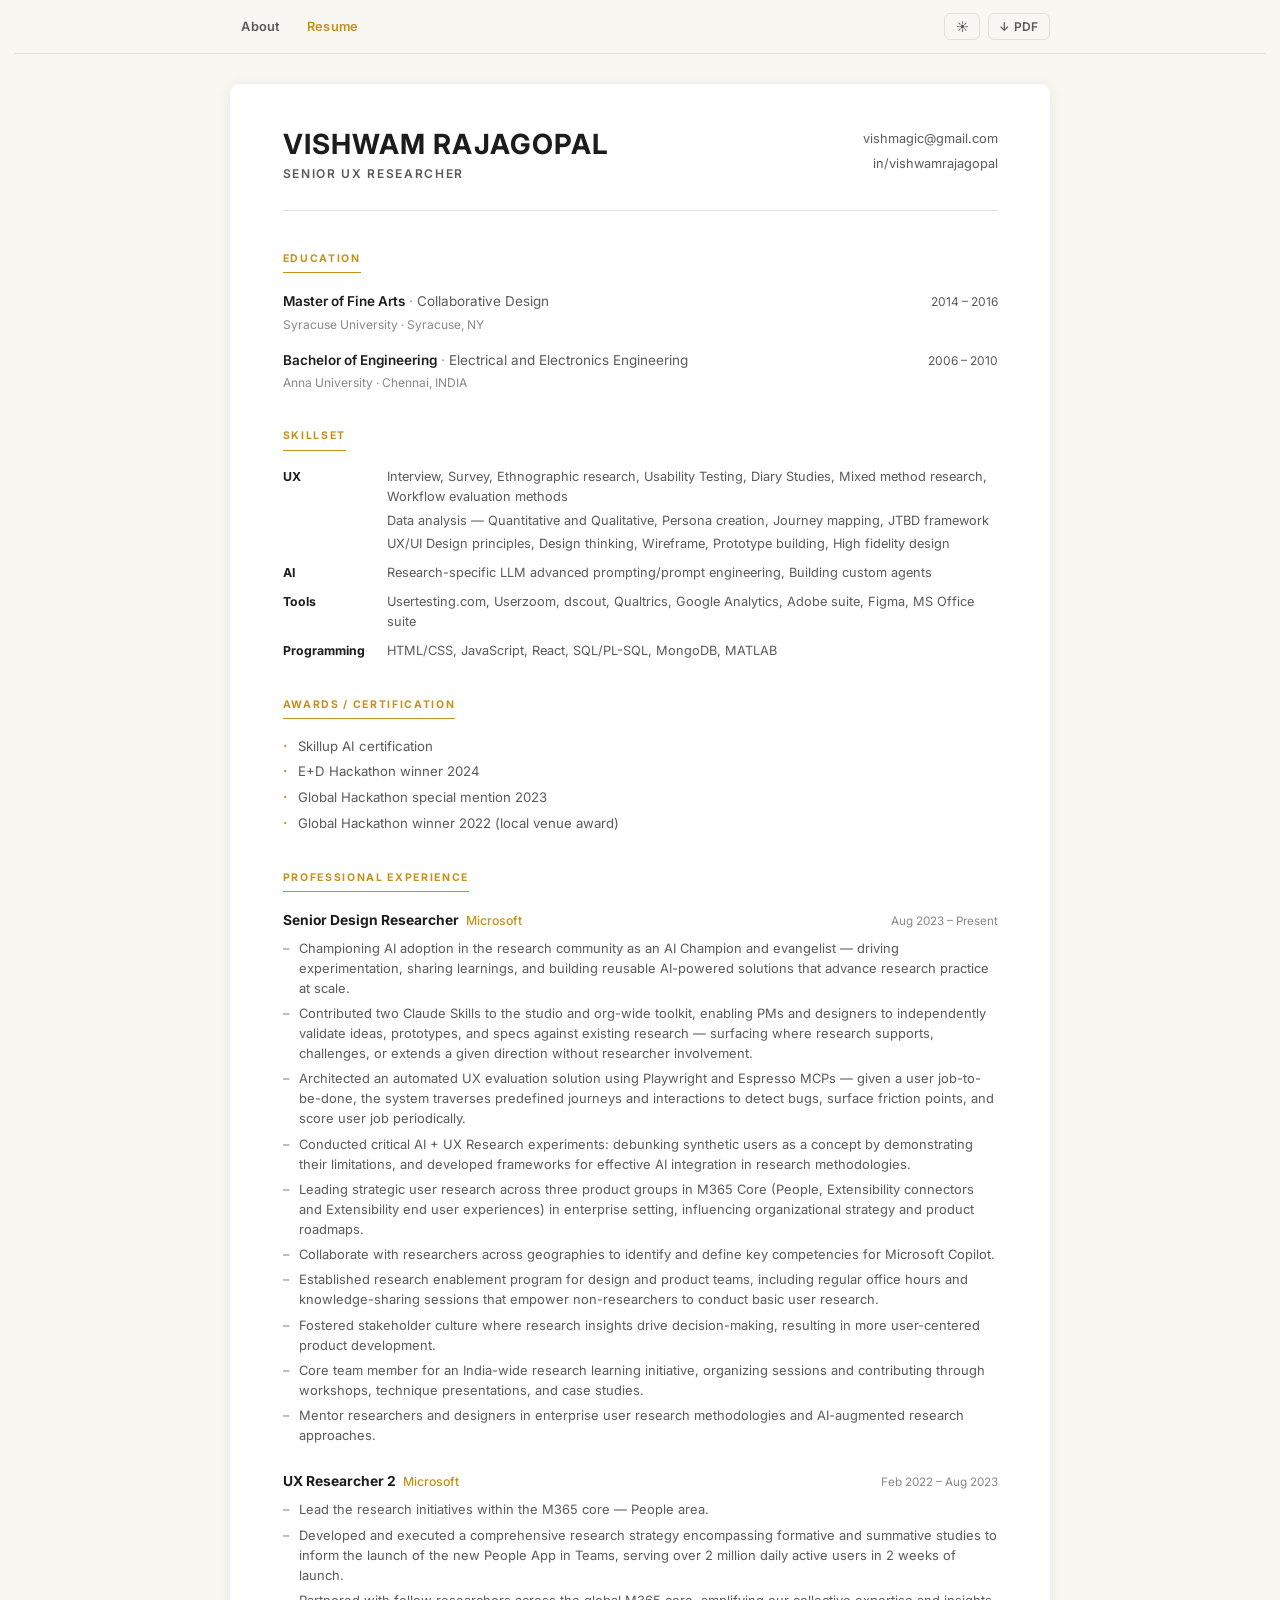
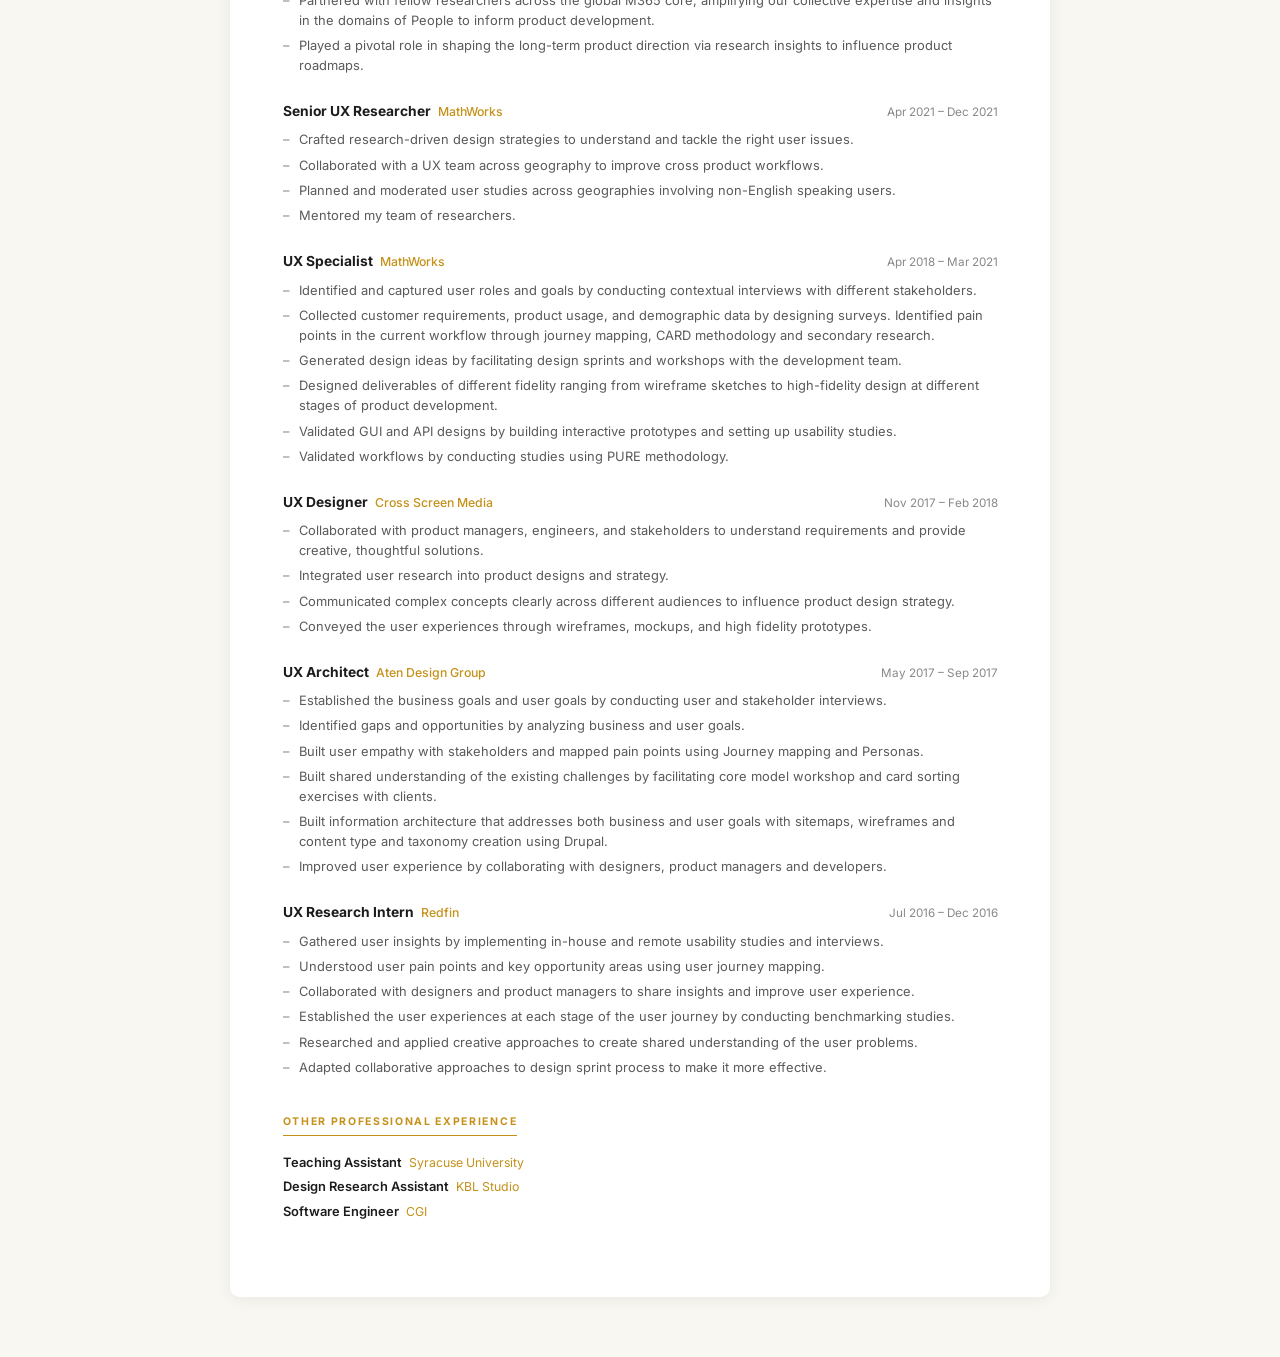
==== resume.html @ 8a377f74 "add About page with nav, move resume to resume.html" ====
<!DOCTYPE html>
<html lang="en" data-theme="light">
<head>
  <meta charset="UTF-8">
  <meta name="viewport" content="width=device-width, initial-scale=1.0">
  <title>Vishwam Rajagopal — Resume</title>
  <link rel="preconnect" href="https://fonts.googleapis.com">
  <link rel="preconnect" href="https://fonts.gstatic.com" crossorigin>
  <link href="https://fonts.googleapis.com/css2?family=Inter:wght@400;500;600;700&display=swap" rel="stylesheet">
  <link rel="stylesheet" href="css/style.css">
</head>
<body>

  <nav class="site-nav" id="site-nav">
    <div class="nav-inner">
      <div class="nav-links">
        <a href="index.html" class="nav-link">About</a>
        <a href="resume.html" class="nav-link active">Resume</a>
      </div>
      <div class="nav-actions">
        <button id="theme-toggle" aria-label="Toggle dark mode" title="Toggle dark mode">
          <span class="icon-light">☀️</span>
          <span class="icon-dark">🌙</span>
        </button>
        <button id="pdf-btn" aria-label="Download PDF" title="Save as PDF" onclick="window.print()">
          ↓ PDF
        </button>
      </div>
    </div>
  </nav>

  <main id="resume" role="main"></main>

  <script src="js/profile.js"></script>
</body>
</html>
---- css/style.css ----
/* ─── CSS Variables ─────────────────────────────────────────── */
:root {
  --bg:            #F8F7F2;
  --bg-card:       #FFFFFF;
  --text:          #1C1C1C;
  --text-muted:    #5A5A5A;
  --text-subtle:   #888;
  --accent:        #C4911A;
  --accent-light:  #FDF3DC;
  --border:        #E4E0D8;
  --divider:       #ECECEC;
  --shadow:        0 2px 16px rgba(0,0,0,0.07);
  --radius:        10px;
  --font:          'Inter', system-ui, -apple-system, sans-serif;
  --max-width:     820px;
  --ctrl-bg:       #FFFFFF;
  --ctrl-border:   #E4E0D8;
  --ctrl-text:     #1C1C1C;
}

[data-theme="dark"] {
  --bg:            #141414;
  --bg-card:       #1E1E1E;
  --text:          #EDEAE0;
  --text-muted:    #C0BCBA;
  --text-subtle:   #909090;
  --accent:        #D4A843;
  --accent-light:  #2A2209;
  --border:        #2E2E2E;
  --divider:       #2A2A2A;
  --shadow:        0 2px 16px rgba(0,0,0,0.35);
  --ctrl-bg:       #1E1E1E;
  --ctrl-border:   #333;
  --ctrl-text:     #EDEAE0;
}

/* ─── Reset & Base ──────────────────────────────────────────── */
*, *::before, *::after { box-sizing: border-box; margin: 0; padding: 0; }

html { font-size: 15px; }

body {
  font-family: var(--font);
  background: var(--bg);
  color: var(--text);
  line-height: 1.6;
  transition: background 0.25s, color 0.25s;
  padding: 0 1rem 4rem;
}

/* ─── Nav ────────────────────────────────────────────────────── */
.site-nav {
  position: sticky;
  top: 0;
  z-index: 100;
  background: var(--bg);
  border-bottom: 1px solid var(--border);
  transition: background 0.25s, border-color 0.25s;
}

.nav-inner {
  max-width: var(--max-width);
  margin: 0 auto;
  padding: 0.75rem 0;
  display: flex;
  align-items: center;
  justify-content: space-between;
}

.nav-links {
  display: flex;
  gap: 0.25rem;
}

.nav-link {
  text-decoration: none;
  font-size: 0.85rem;
  font-weight: 600;
  padding: 0.35rem 0.75rem;
  border-radius: 6px;
  color: var(--text-muted);
  transition: color 0.2s, background 0.2s;
  letter-spacing: 0.02em;
}

.nav-link:hover {
  color: var(--text);
  background: var(--accent-light);
}

.nav-link.active {
  color: var(--accent);
}

.nav-actions {
  display: flex;
  gap: 0.5rem;
}

.site-nav button {
  background: transparent;
  color: var(--text-muted);
  border: 1px solid var(--border);
  border-radius: 6px;
  padding: 0.35rem 0.7rem;
  font-family: var(--font);
  font-size: 0.8rem;
  font-weight: 600;
  cursor: pointer;
  transition: background 0.2s, color 0.2s, border-color 0.2s;
  letter-spacing: 0.02em;
}

.site-nav button:hover {
  background: var(--accent);
  color: #fff;
  border-color: var(--accent);
}

#theme-toggle .icon-dark { display: none; }
[data-theme="dark"] #theme-toggle .icon-light { display: none; }
[data-theme="dark"] #theme-toggle .icon-dark  { display: inline; }

/* ─── About Page ─────────────────────────────────────────────── */
#about {
  max-width: var(--max-width);
  margin: 3rem auto 0;
  padding: 0;
}

.about-card {
  background: var(--bg-card);
  border-radius: var(--radius);
  box-shadow: var(--shadow);
  padding: 3rem 3.5rem;
  display: flex;
  gap: 2.5rem;
  align-items: flex-start;
  transition: background 0.25s, box-shadow 0.25s;
}

.about-image-wrap {
  flex-shrink: 0;
}

.about-image {
  width: 160px;
  height: 160px;
  border-radius: var(--radius);
  object-fit: cover;
  border: 1px solid var(--border);
  display: block;
}

.about-image-placeholder {
  width: 160px;
  height: 160px;
  border-radius: var(--radius);
  background: var(--accent-light);
  border: 1px solid var(--border);
  display: flex;
  align-items: center;
  justify-content: center;
  font-size: 3rem;
  color: var(--accent);
}

.about-content {
  flex: 1;
}

.about-name {
  font-size: 1.85rem;
  font-weight: 700;
  letter-spacing: 0.03em;
  color: var(--text);
  line-height: 1.1;
}

.about-tagline {
  font-size: 0.8rem;
  font-weight: 600;
  letter-spacing: 0.14em;
  text-transform: uppercase;
  color: var(--text-muted);
  margin-top: 0.3rem;
  margin-bottom: 1.5rem;
}

.about-bio p {
  font-size: 0.95rem;
  color: var(--text-muted);
  line-height: 1.75;
  margin-bottom: 0.9rem;
}

.about-bio p:last-child { margin-bottom: 0; }

.about-links {
  margin-top: 1.5rem;
  display: flex;
  gap: 1rem;
  flex-wrap: wrap;
}

.about-links a {
  font-size: 0.82rem;
  font-weight: 600;
  color: var(--accent);
  text-decoration: none;
  border: 1px solid var(--border);
  padding: 0.3rem 0.75rem;
  border-radius: 6px;
  transition: background 0.2s, color 0.2s, border-color 0.2s;
}

.about-links a:hover {
  background: var(--accent);
  color: #fff;
  border-color: var(--accent);
}

/* ─── Resume Card ───────────────────────────────────────────── */
#resume {
  max-width: var(--max-width);
  margin: 2rem auto 0;
  background: var(--bg-card);
  border-radius: var(--radius);
  box-shadow: var(--shadow);
  padding: 3rem 3.5rem;
  transition: background 0.25s, box-shadow 0.25s;
}

/* ─── Header ────────────────────────────────────────────────── */
.resume-header {
  display: flex;
  justify-content: space-between;
  align-items: flex-start;
  gap: 1.5rem;
  margin-bottom: 2.25rem;
  padding-bottom: 1.75rem;
  border-bottom: 1px solid var(--border);
}

.header-left {
  display: flex;
  align-items: center;
  gap: 1.25rem;
}

.header-image {
  width: 72px;
  height: 72px;
  border-radius: 50%;
  object-fit: cover;
  border: 2px solid var(--border);
  flex-shrink: 0;
}

.header-name h1 {
  font-size: 1.85rem;
  font-weight: 700;
  letter-spacing: 0.04em;
  color: var(--text);
  line-height: 1.1;
}

.header-name .title {
  font-size: 0.8rem;
  font-weight: 600;
  letter-spacing: 0.14em;
  color: var(--text-muted);
  text-transform: uppercase;
  margin-top: 0.3rem;
}

.header-contact {
  text-align: right;
  display: flex;
  flex-direction: column;
  gap: 0.3rem;
}

.header-contact a {
  color: var(--text-muted);
  text-decoration: none;
  font-size: 0.85rem;
  transition: color 0.2s;
}

.header-contact a:hover {
  color: var(--accent);
}

/* ─── Sections ──────────────────────────────────────────────── */
.section {
  margin-bottom: 2rem;
}

.section-title {
  font-size: 0.7rem;
  font-weight: 700;
  letter-spacing: 0.16em;
  text-transform: uppercase;
  color: var(--accent);
  border-bottom: 1.5px solid var(--accent);
  padding-bottom: 0.3rem;
  margin-bottom: 1.1rem;
  display: inline-block;
}

/* ─── Education ─────────────────────────────────────────────── */
.edu-entry {
  margin-bottom: 0.9rem;
}

.edu-entry:last-child { margin-bottom: 0; }

.edu-main {
  display: flex;
  justify-content: space-between;
  align-items: baseline;
  gap: 1rem;
}

.edu-degree {
  font-weight: 600;
  font-size: 0.9rem;
  color: var(--text);
}

.edu-field {
  color: var(--text-muted);
  font-size: 0.9rem;
}

.edu-field::before { content: " · "; color: var(--text-subtle); }

.edu-years {
  font-size: 0.8rem;
  color: var(--text-muted);
  white-space: nowrap;
  flex-shrink: 0;
}

.edu-sub {
  font-size: 0.8rem;
  color: var(--text-subtle);
  margin-top: 0.1rem;
}

.edu-sub span + span::before { content: " · "; }

/* ─── Skills ────────────────────────────────────────────────── */
.skills-grid {
  display: grid;
  grid-template-columns: auto 1fr;
  gap: 0.55rem 1.5rem;
  align-items: baseline;
}

.skill-category {
  font-weight: 700;
  font-size: 0.82rem;
  color: var(--text);
  white-space: nowrap;
}

.skill-items {
  font-size: 0.85rem;
  color: var(--text-muted);
}

.skill-items p + p { margin-top: 0.2rem; }

/* ─── Awards ────────────────────────────────────────────────── */
.awards-list {
  list-style: none;
  display: flex;
  flex-direction: column;
  gap: 0.3rem;
}

.awards-list li {
  font-size: 0.88rem;
  color: var(--text-muted);
  padding-left: 1rem;
  position: relative;
}

.awards-list li::before {
  content: "·";
  position: absolute;
  left: 0;
  color: var(--accent);
  font-weight: 700;
}

/* ─── Experience ────────────────────────────────────────────── */
.exp-entry {
  margin-bottom: 1.6rem;
  page-break-inside: avoid;
}

.exp-entry:last-child { margin-bottom: 0; }

.exp-header {
  display: flex;
  justify-content: space-between;
  align-items: baseline;
  gap: 1rem;
  margin-bottom: 0.55rem;
}

.exp-title-company {
  display: flex;
  align-items: baseline;
  gap: 0.5rem;
  flex-wrap: wrap;
}

.exp-title {
  font-weight: 700;
  font-size: 0.92rem;
  color: var(--text);
}

.exp-company {
  font-size: 0.82rem;
  font-weight: 500;
  color: var(--accent);
}

.exp-period {
  font-size: 0.78rem;
  color: var(--text-subtle);
  white-space: nowrap;
  flex-shrink: 0;
}

.exp-bullets {
  list-style: none;
  display: flex;
  flex-direction: column;
  gap: 0.35rem;
}

.exp-bullets li {
  font-size: 0.86rem;
  color: var(--text-muted);
  padding-left: 1.1rem;
  position: relative;
  line-height: 1.55;
}

.exp-bullets li::before {
  content: "–";
  position: absolute;
  left: 0;
  color: var(--text-subtle);
}

/* ─── Other Experience ──────────────────────────────────────── */
.other-exp-list {
  display: flex;
  flex-direction: column;
  gap: 0.25rem;
}

.other-exp-item {
  font-size: 0.86rem;
  display: flex;
  align-items: baseline;
  gap: 0.5rem;
}

.other-exp-item .other-title {
  font-weight: 600;
  color: var(--text);
}

.other-exp-item .other-company {
  color: var(--accent);
  font-size: 0.82rem;
}

/* ─── Print / PDF ───────────────────────────────────────────── */
@media print {
  :root {
    --bg:          #FFFFFF;
    --bg-card:     #FFFFFF;
    --text:        #111111;
    --text-muted:  #444444;
    --text-subtle: #777777;
    --accent:      #9A6E00;
    --accent-light:#FFF8E7;
    --border:      #CCCCCC;
    --shadow:      none;
  }

  html { font-size: 13px; }

  body {
    background: #fff;
    padding: 0;
    -webkit-print-color-adjust: exact;
    print-color-adjust: exact;
  }

  .site-nav { display: none !important; }

  #resume {
    max-width: 100%;
    box-shadow: none;
    border-radius: 0;
    padding: 1.5cm 1.8cm;
    margin: 0;
  }

  .exp-entry { page-break-inside: avoid; }

  .section { page-break-inside: avoid; }

  a { color: inherit; text-decoration: none; }
}

/* ─── Responsive ────────────────────────────────────────────── */
@media (max-width: 640px) {
  #resume { padding: 1.75rem 1.25rem; }
  #about  { margin-top: 1.5rem; }

  .about-card {
    flex-direction: column;
    align-items: center;
    text-align: center;
    padding: 1.75rem 1.25rem;
    gap: 1.5rem;
  }

  .about-links { justify-content: center; }

  .resume-header {
    flex-direction: column;
    gap: 1rem;
  }

  .header-contact { text-align: left; }

  .skills-grid { grid-template-columns: 1fr; gap: 0.75rem; }

  .skill-category { margin-bottom: -0.3rem; }

  .exp-header { flex-direction: column; gap: 0.15rem; }

  .edu-main { flex-direction: column; gap: 0.1rem; }
}
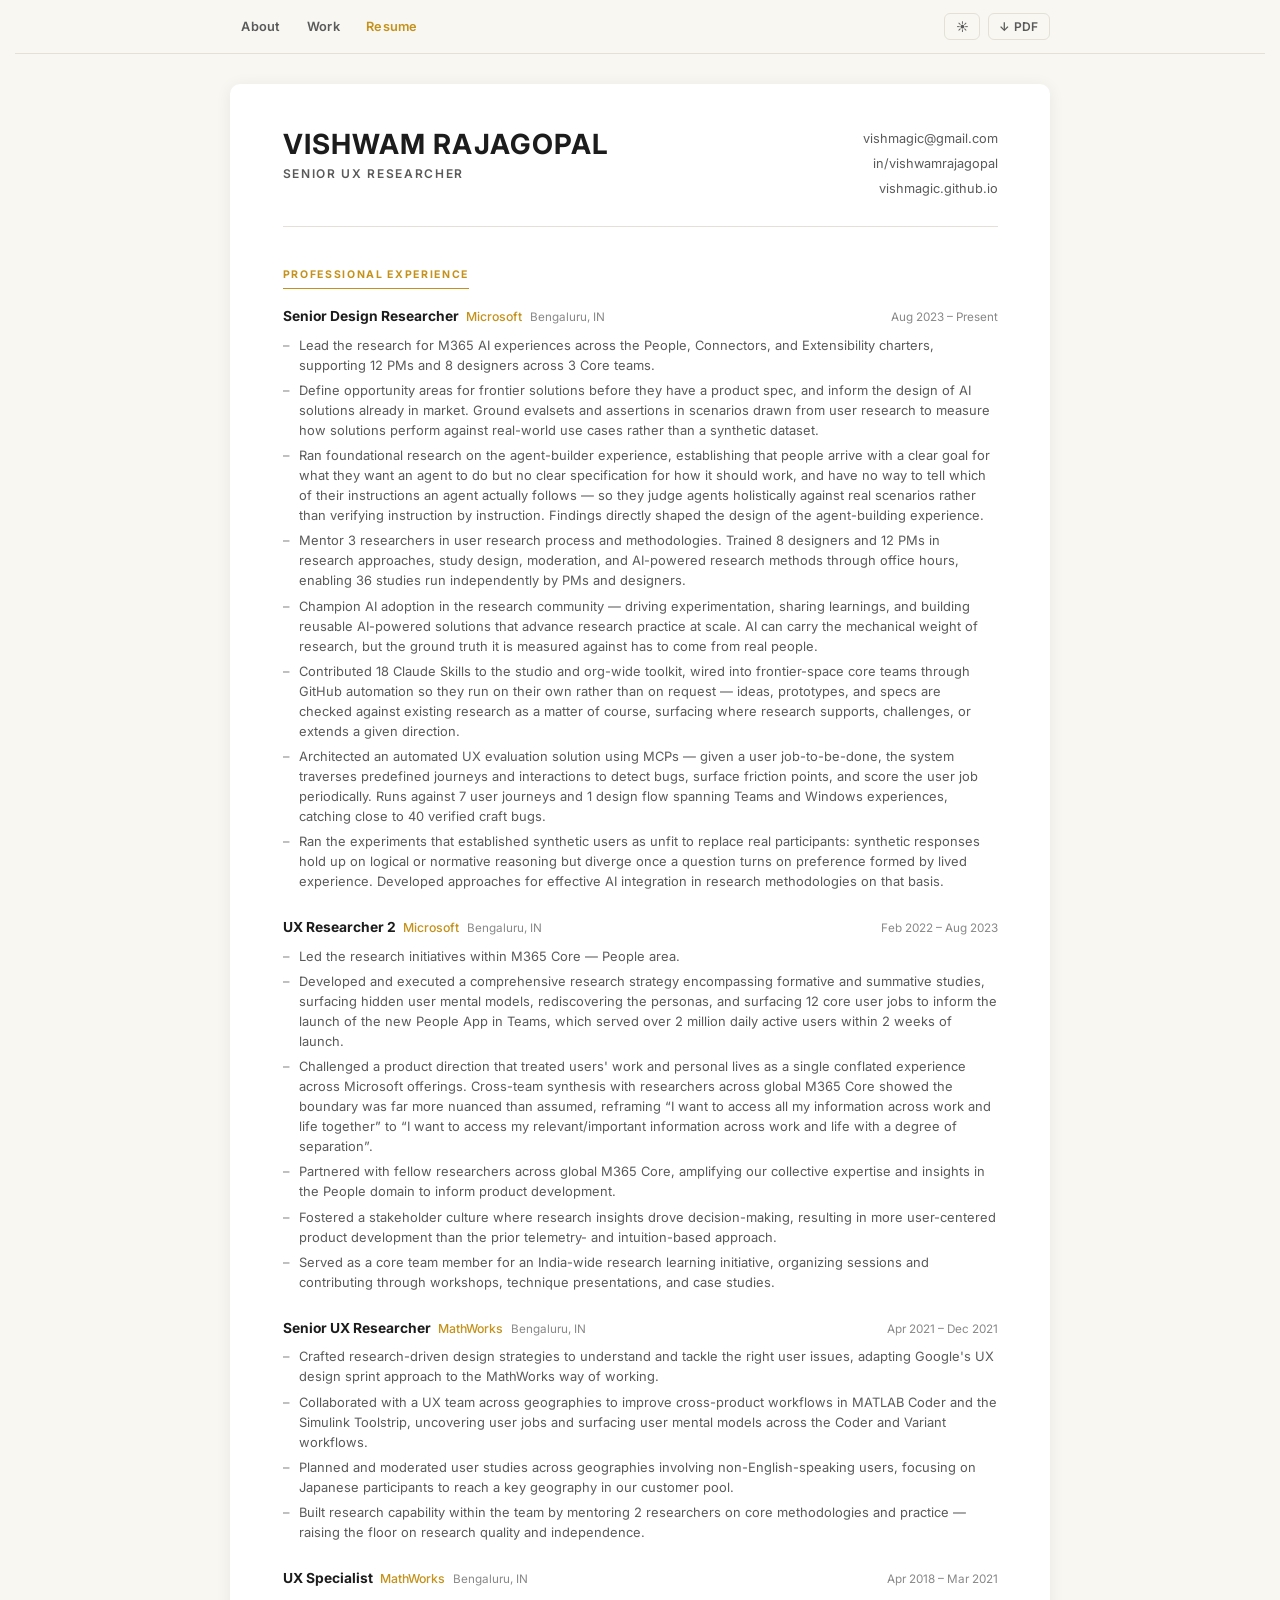
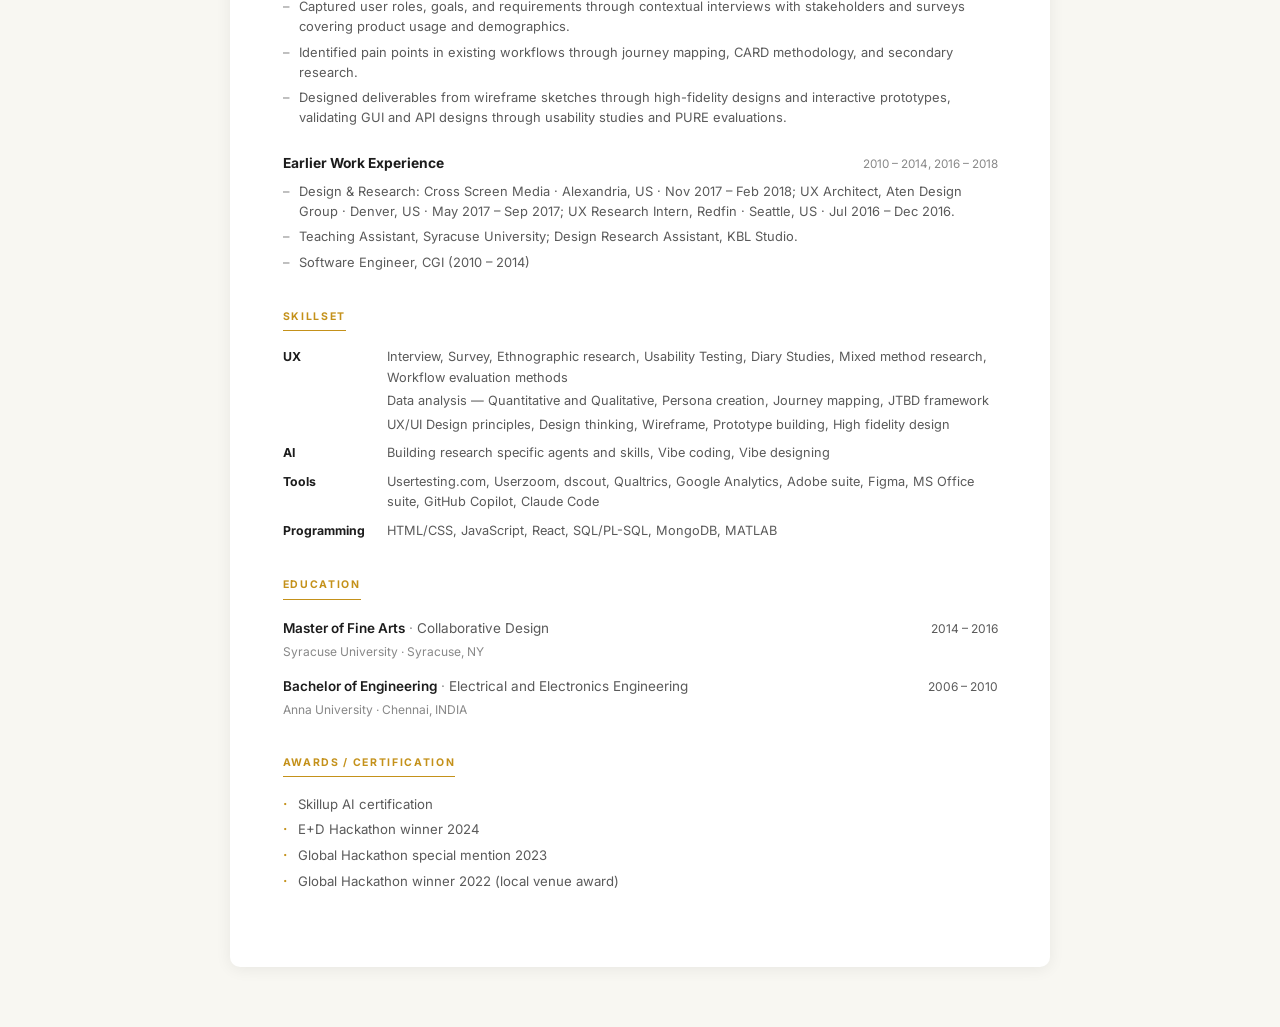
==== commit fe4c6037: "Add Selected Work: home list, Playground band and Work pages" ====
--- a/resume.html
+++ b/resume.html
@@ -15,6 +15,7 @@
     <div class="nav-inner">
       <div class="nav-links">
         <a href="index.html" class="nav-link">About</a>
+        <a href="work.html" class="nav-link">Work</a>
         <a href="resume.html" class="nav-link active">Resume</a>
       </div>
       <div class="nav-actions">
--- a/css/style.css
+++ b/css/style.css
@@ -135,19 +135,21 @@
   padding: 3rem 3.5rem;
   display: flex;
   gap: 2.5rem;
-  align-items: flex-start;
+  align-items: stretch;
   transition: background 0.25s, box-shadow 0.25s;
 }
 
 .about-image-wrap {
   flex-shrink: 0;
+  display: flex;
 }
 
 .about-image {
-  width: 160px;
-  height: 160px;
+  width: 200px;
+  height: 100%;
   border-radius: var(--radius);
   object-fit: cover;
+  object-position: center top;
   border: 1px solid var(--border);
   display: block;
 }
@@ -218,6 +220,24 @@
   background: var(--accent);
   color: #fff;
   border-color: var(--accent);
+}
+
+/* ─── Contributions Card ────────────────────────────────────── */
+.contributions-card {
+  background: var(--bg-card);
+  border-radius: var(--radius);
+  box-shadow: var(--shadow);
+  padding: 2rem 3.5rem;
+  margin-top: 1.25rem;
+  transition: background 0.25s, box-shadow 0.25s;
+}
+
+.contributions-image {
+  width: 100%;
+  display: block;
+  border-radius: calc(var(--radius) - 2px);
+  border: 1px solid var(--border);
+  margin-top: 1rem;
 }
 
 /* ─── Resume Card ───────────────────────────────────────────── */
@@ -431,6 +451,11 @@
   color: var(--accent);
 }
 
+.exp-location {
+  font-size: 0.78rem;
+  color: var(--text-subtle);
+}
+
 .exp-period {
   font-size: 0.78rem;
   color: var(--text-subtle);
@@ -485,6 +510,10 @@
 }
 
 /* ─── Print / PDF ───────────────────────────────────────────── */
+@page {
+  margin: 1.5cm 1.8cm;
+}
+
 @media print {
   :root {
     --bg:          #FFFFFF;
@@ -513,13 +542,20 @@
     max-width: 100%;
     box-shadow: none;
     border-radius: 0;
-    padding: 1.5cm 1.8cm;
+    padding: 0;
     margin: 0;
   }
 
-  .exp-entry { page-break-inside: avoid; }
-
-  .section { page-break-inside: avoid; }
+  .section,
+  .exp-entry { page-break-inside: auto; }
+
+  .section-title,
+  .exp-header,
+  .edu-entry,
+  .exp-bullets li { page-break-inside: avoid; }
+
+  .section-title,
+  .exp-header { page-break-after: avoid; }
 
   a { color: inherit; text-decoration: none; }
 }
